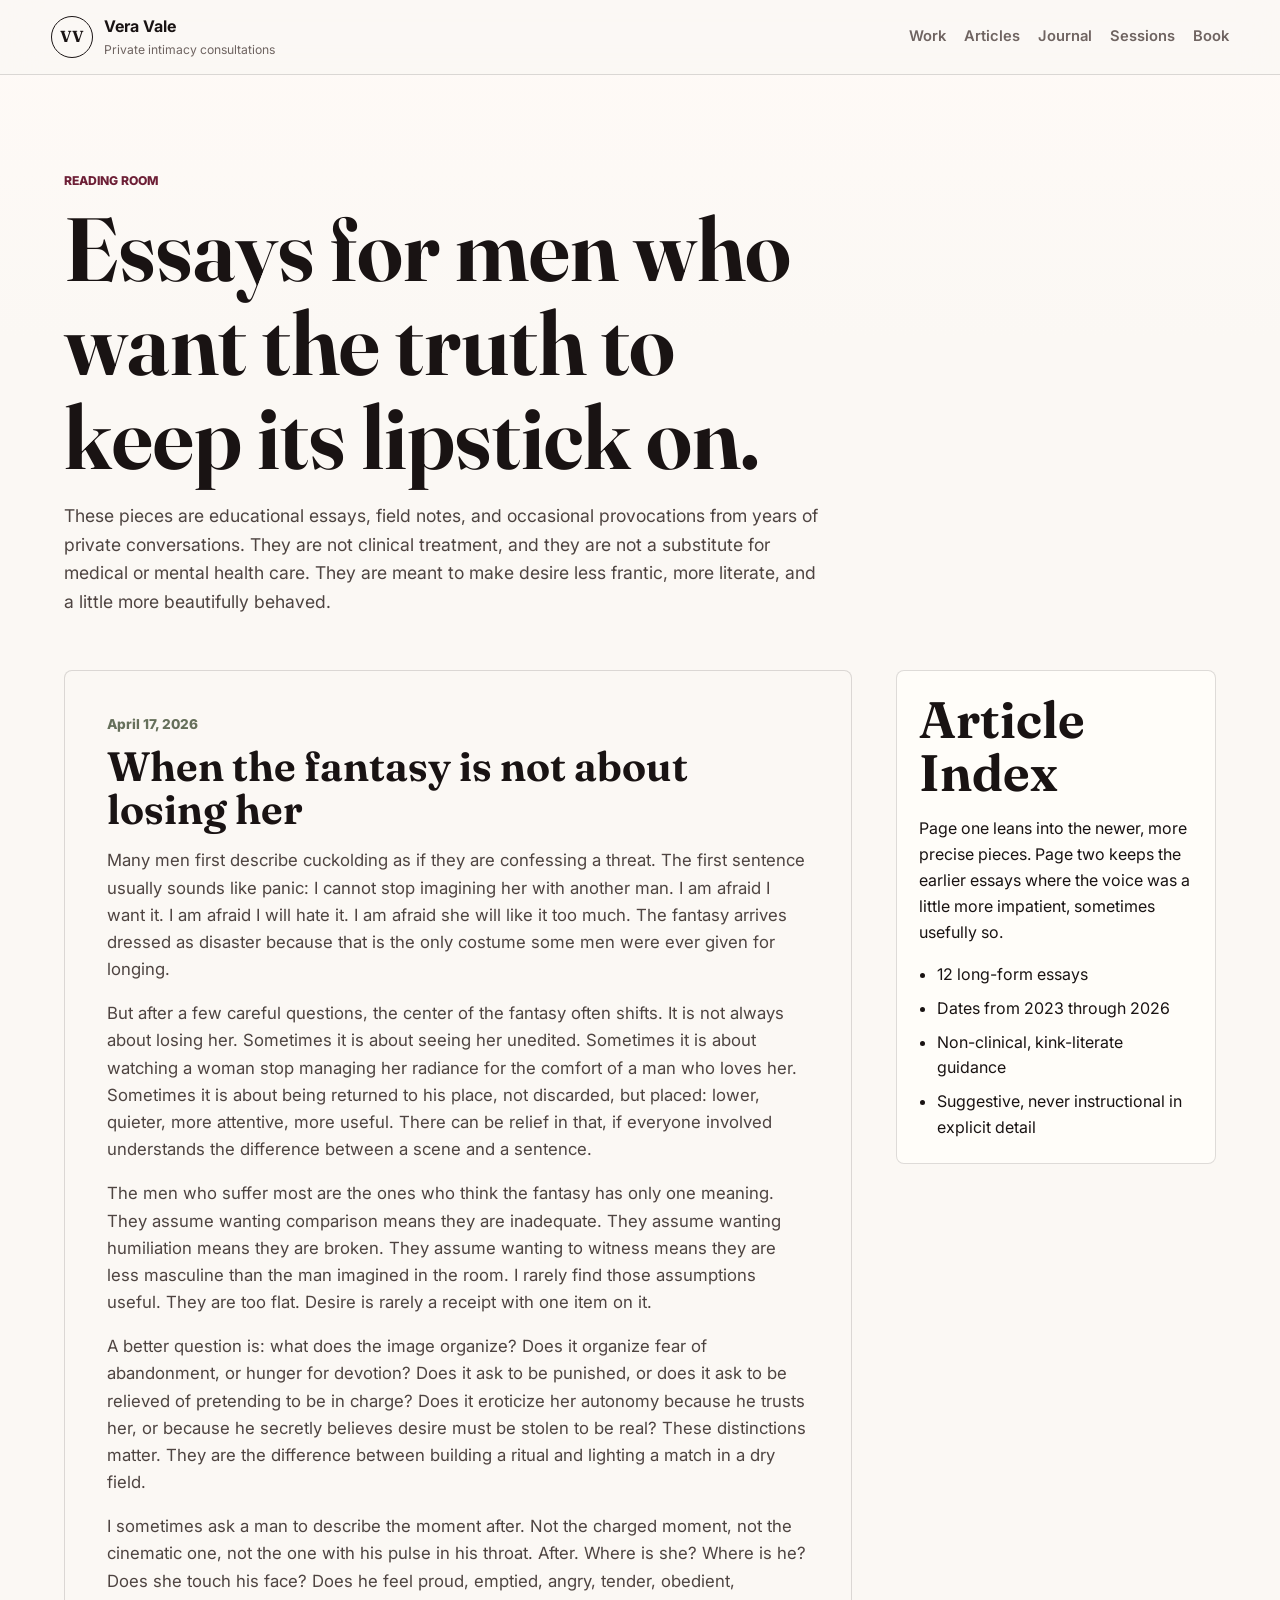
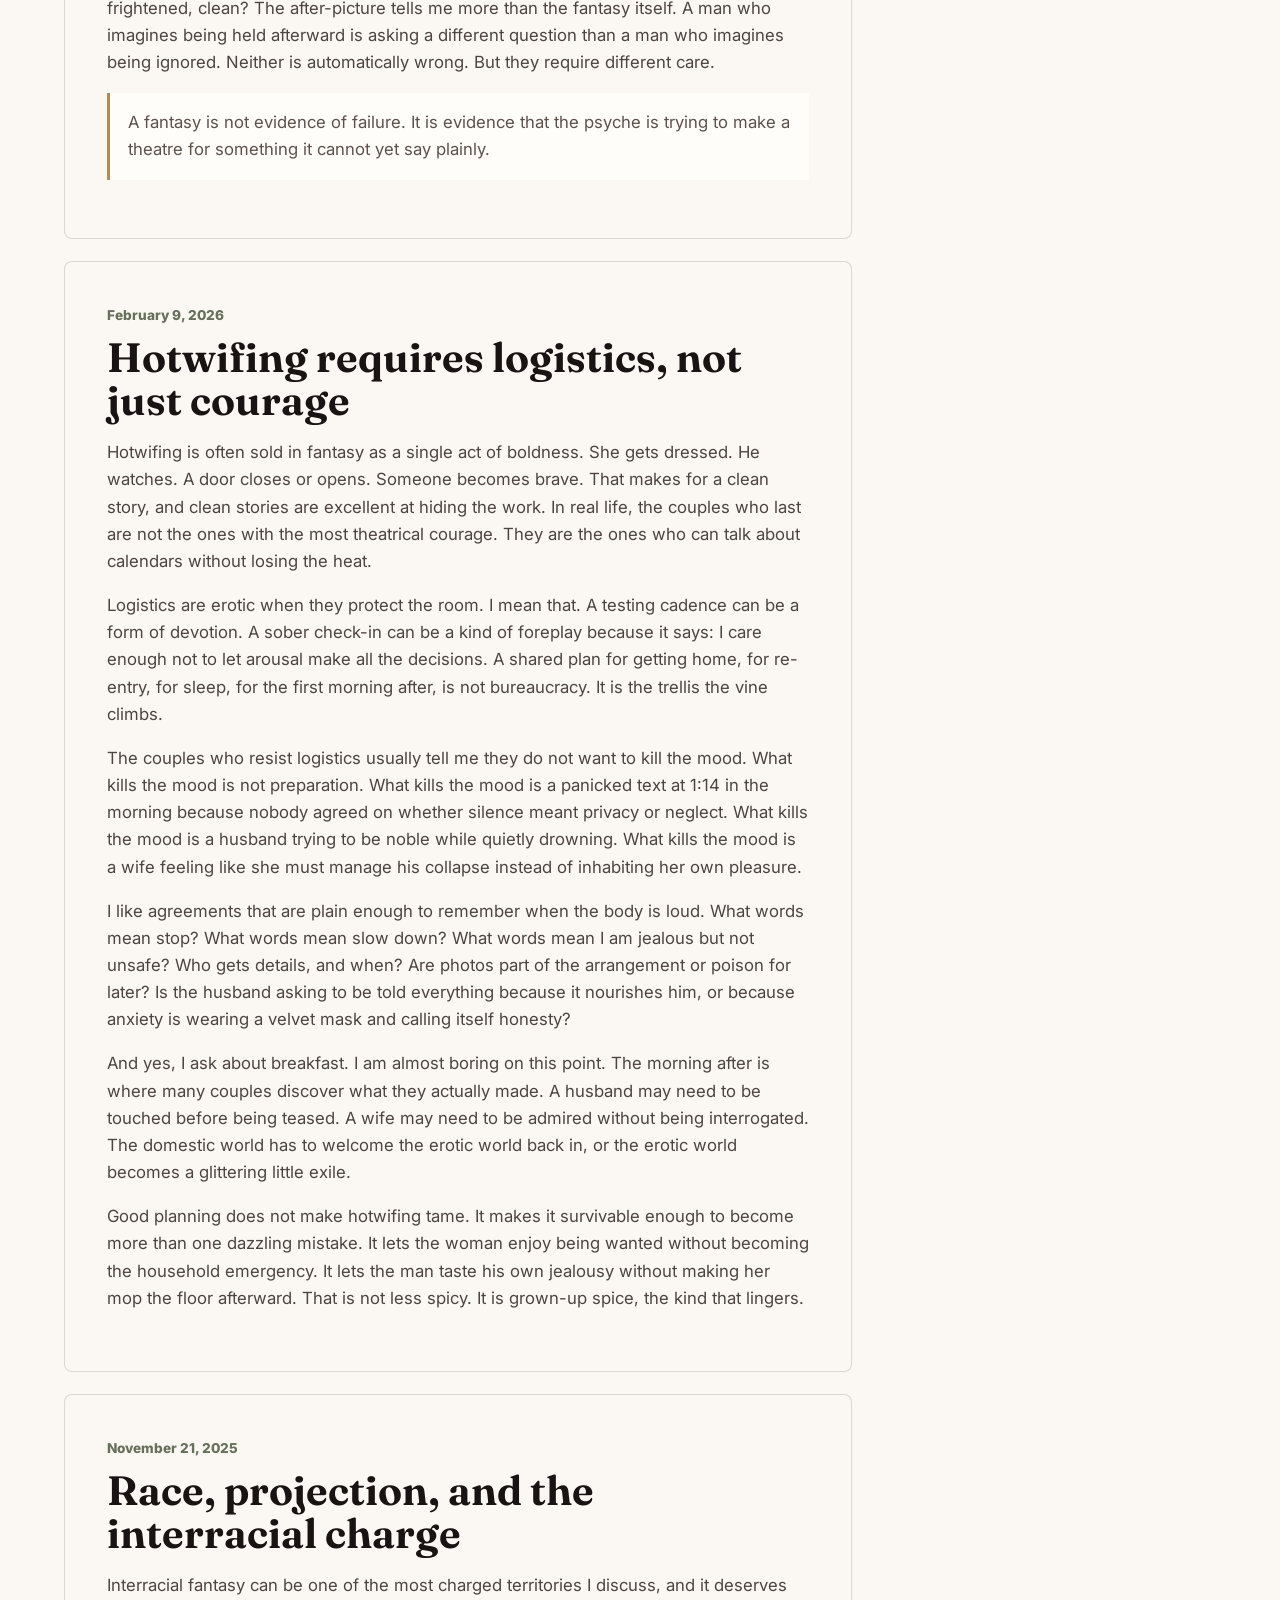
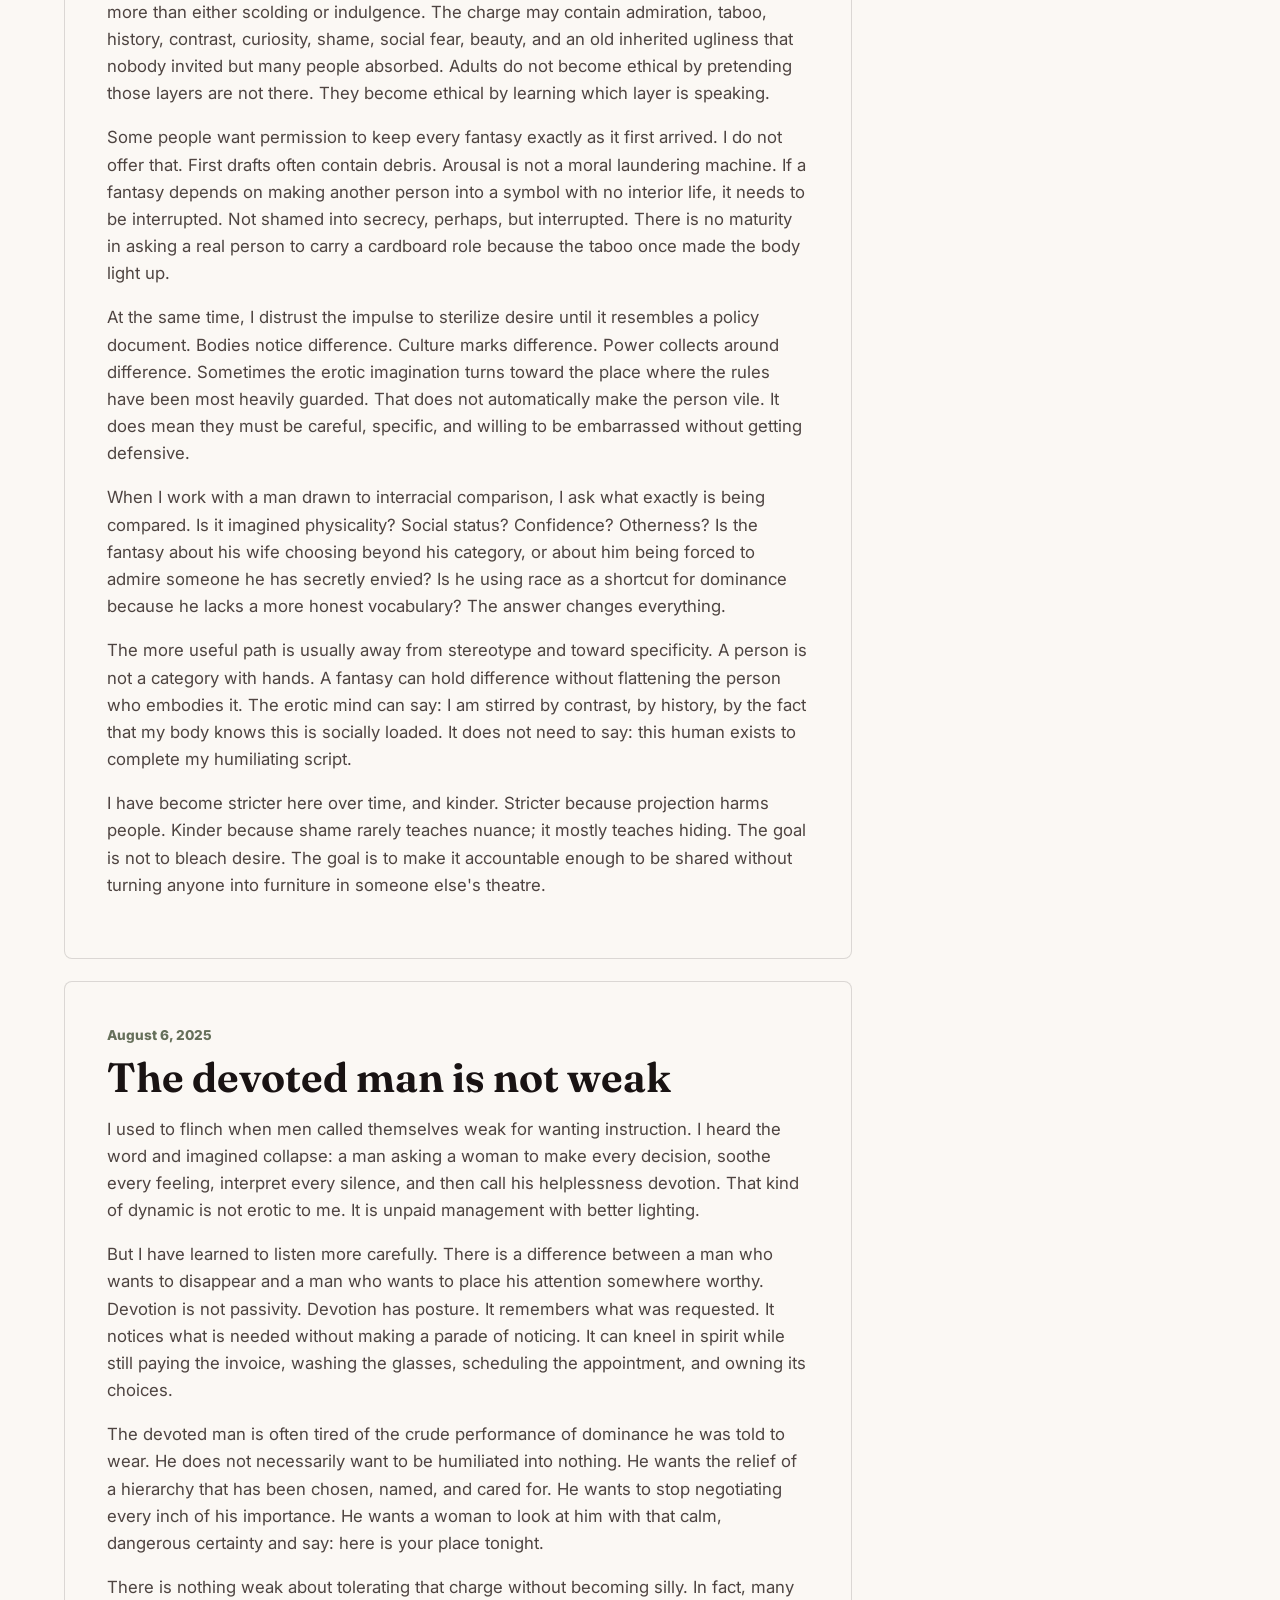
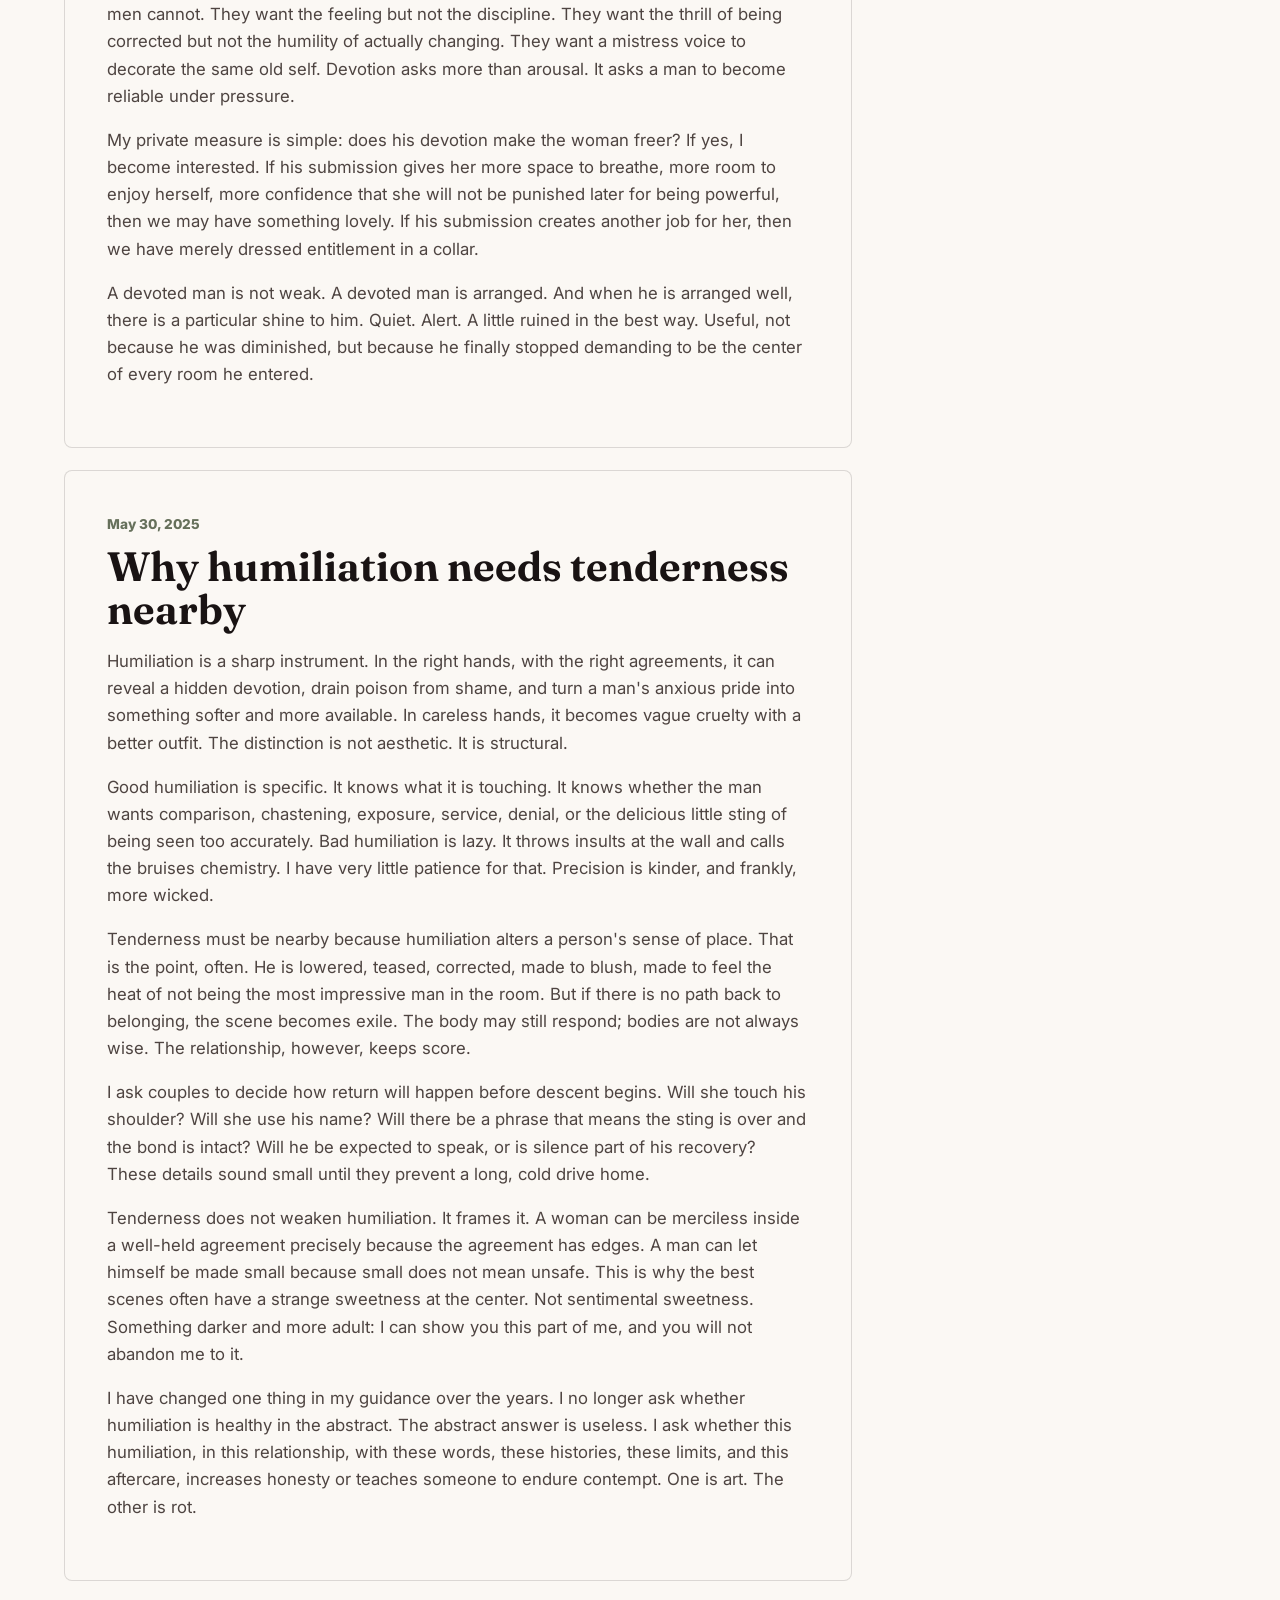
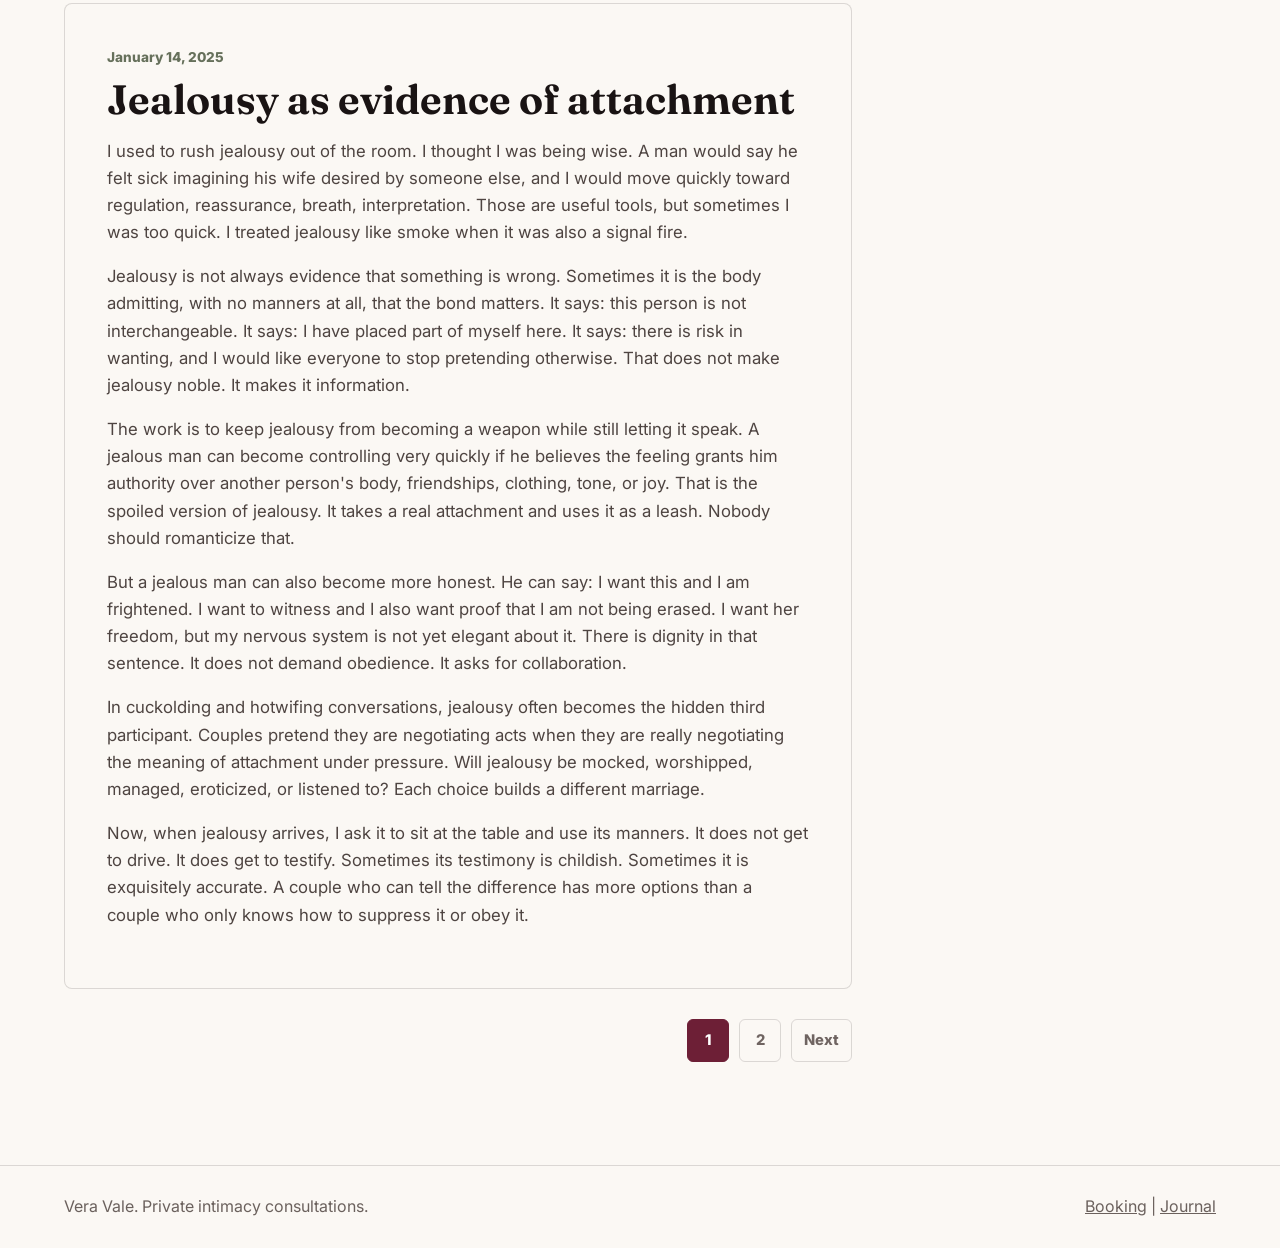
==== articles/index.html @ 4cf7832b "Add articles subpage" ====
<!doctype html>
<html lang="en">
<head>
  <meta charset="utf-8">
  <meta name="viewport" content="width=device-width, initial-scale=1">
  <title>Reading Room | Vera Vale</title>
  <meta name="description" content="Long-form essays on cuckolding, hotwifing, interracial fantasy, jealousy, devotion, consent, service, and relational power.">
  <link rel="preconnect" href="https://fonts.googleapis.com">
  <link rel="preconnect" href="https://fonts.gstatic.com" crossorigin>
  <link href="https://fonts.googleapis.com/css2?family=Fraunces:opsz,wght@9..144,500;9..144,650&family=Inter:wght@400;500;600;700&display=swap" rel="stylesheet">
  <link rel="stylesheet" href="../styles.css">
</head>
<body class="journal-page article-page">
  <header class="site-header" id="top">
    <a class="brand" href="../index.html" aria-label="Vera Vale home">
      <span class="brand-mark">VV</span>
      <span>
        <strong>Vera Vale</strong>
        <small>Private intimacy consultations</small>
      </span>
    </a>
    <nav aria-label="Main navigation">
      <a href="../index.html#work">Work</a>
      <a href="index.html">Articles</a>
      <a href="../journal/">Journal</a>
      <a href="../index.html#sessions">Sessions</a>
      <a href="../index.html#contact">Book</a>
    </nav>
  </header>

  <main>
    <section class="journal-hero">
      <p class="eyebrow">Reading room</p>
      <h1>Essays for men who want the truth to keep its lipstick on.</h1>
      <p>These pieces are educational essays, field notes, and occasional provocations from years of private conversations. They are not clinical treatment, and they are not a substitute for medical or mental health care. They are meant to make desire less frantic, more literate, and a little more beautifully behaved.</p>
    </section>

    <section class="journal-layout">
      <div class="post-list">
        <article class="journal-post article-post">
          <time datetime="2026-04-17">April 17, 2026</time>
          <h2>When the fantasy is not about losing her</h2>
          <p>Many men first describe cuckolding as if they are confessing a threat. The first sentence usually sounds like panic: I cannot stop imagining her with another man. I am afraid I want it. I am afraid I will hate it. I am afraid she will like it too much. The fantasy arrives dressed as disaster because that is the only costume some men were ever given for longing.</p>
          <p>But after a few careful questions, the center of the fantasy often shifts. It is not always about losing her. Sometimes it is about seeing her unedited. Sometimes it is about watching a woman stop managing her radiance for the comfort of a man who loves her. Sometimes it is about being returned to his place, not discarded, but placed: lower, quieter, more attentive, more useful. There can be relief in that, if everyone involved understands the difference between a scene and a sentence.</p>
          <p>The men who suffer most are the ones who think the fantasy has only one meaning. They assume wanting comparison means they are inadequate. They assume wanting humiliation means they are broken. They assume wanting to witness means they are less masculine than the man imagined in the room. I rarely find those assumptions useful. They are too flat. Desire is rarely a receipt with one item on it.</p>
          <p>A better question is: what does the image organize? Does it organize fear of abandonment, or hunger for devotion? Does it ask to be punished, or does it ask to be relieved of pretending to be in charge? Does it eroticize her autonomy because he trusts her, or because he secretly believes desire must be stolen to be real? These distinctions matter. They are the difference between building a ritual and lighting a match in a dry field.</p>
          <p>I sometimes ask a man to describe the moment after. Not the charged moment, not the cinematic one, not the one with his pulse in his throat. After. Where is she? Where is he? Does she touch his face? Does he feel proud, emptied, angry, tender, obedient, frightened, clean? The after-picture tells me more than the fantasy itself. A man who imagines being held afterward is asking a different question than a man who imagines being ignored. Neither is automatically wrong. But they require different care.</p>
          <p class="post-note">A fantasy is not evidence of failure. It is evidence that the psyche is trying to make a theatre for something it cannot yet say plainly.</p>
        </article>

        <article class="journal-post article-post">
          <time datetime="2026-02-09">February 9, 2026</time>
          <h2>Hotwifing requires logistics, not just courage</h2>
          <p>Hotwifing is often sold in fantasy as a single act of boldness. She gets dressed. He watches. A door closes or opens. Someone becomes brave. That makes for a clean story, and clean stories are excellent at hiding the work. In real life, the couples who last are not the ones with the most theatrical courage. They are the ones who can talk about calendars without losing the heat.</p>
          <p>Logistics are erotic when they protect the room. I mean that. A testing cadence can be a form of devotion. A sober check-in can be a kind of foreplay because it says: I care enough not to let arousal make all the decisions. A shared plan for getting home, for re-entry, for sleep, for the first morning after, is not bureaucracy. It is the trellis the vine climbs.</p>
          <p>The couples who resist logistics usually tell me they do not want to kill the mood. What kills the mood is not preparation. What kills the mood is a panicked text at 1:14 in the morning because nobody agreed on whether silence meant privacy or neglect. What kills the mood is a husband trying to be noble while quietly drowning. What kills the mood is a wife feeling like she must manage his collapse instead of inhabiting her own pleasure.</p>
          <p>I like agreements that are plain enough to remember when the body is loud. What words mean stop? What words mean slow down? What words mean I am jealous but not unsafe? Who gets details, and when? Are photos part of the arrangement or poison for later? Is the husband asking to be told everything because it nourishes him, or because anxiety is wearing a velvet mask and calling itself honesty?</p>
          <p>And yes, I ask about breakfast. I am almost boring on this point. The morning after is where many couples discover what they actually made. A husband may need to be touched before being teased. A wife may need to be admired without being interrogated. The domestic world has to welcome the erotic world back in, or the erotic world becomes a glittering little exile.</p>
          <p>Good planning does not make hotwifing tame. It makes it survivable enough to become more than one dazzling mistake. It lets the woman enjoy being wanted without becoming the household emergency. It lets the man taste his own jealousy without making her mop the floor afterward. That is not less spicy. It is grown-up spice, the kind that lingers.</p>
        </article>

        <article class="journal-post article-post">
          <time datetime="2025-11-21">November 21, 2025</time>
          <h2>Race, projection, and the interracial charge</h2>
          <p>Interracial fantasy can be one of the most charged territories I discuss, and it deserves more than either scolding or indulgence. The charge may contain admiration, taboo, history, contrast, curiosity, shame, social fear, beauty, and an old inherited ugliness that nobody invited but many people absorbed. Adults do not become ethical by pretending those layers are not there. They become ethical by learning which layer is speaking.</p>
          <p>Some people want permission to keep every fantasy exactly as it first arrived. I do not offer that. First drafts often contain debris. Arousal is not a moral laundering machine. If a fantasy depends on making another person into a symbol with no interior life, it needs to be interrupted. Not shamed into secrecy, perhaps, but interrupted. There is no maturity in asking a real person to carry a cardboard role because the taboo once made the body light up.</p>
          <p>At the same time, I distrust the impulse to sterilize desire until it resembles a policy document. Bodies notice difference. Culture marks difference. Power collects around difference. Sometimes the erotic imagination turns toward the place where the rules have been most heavily guarded. That does not automatically make the person vile. It does mean they must be careful, specific, and willing to be embarrassed without getting defensive.</p>
          <p>When I work with a man drawn to interracial comparison, I ask what exactly is being compared. Is it imagined physicality? Social status? Confidence? Otherness? Is the fantasy about his wife choosing beyond his category, or about him being forced to admire someone he has secretly envied? Is he using race as a shortcut for dominance because he lacks a more honest vocabulary? The answer changes everything.</p>
          <p>The more useful path is usually away from stereotype and toward specificity. A person is not a category with hands. A fantasy can hold difference without flattening the person who embodies it. The erotic mind can say: I am stirred by contrast, by history, by the fact that my body knows this is socially loaded. It does not need to say: this human exists to complete my humiliating script.</p>
          <p>I have become stricter here over time, and kinder. Stricter because projection harms people. Kinder because shame rarely teaches nuance; it mostly teaches hiding. The goal is not to bleach desire. The goal is to make it accountable enough to be shared without turning anyone into furniture in someone else's theatre.</p>
        </article>

        <article class="journal-post article-post">
          <time datetime="2025-08-06">August 6, 2025</time>
          <h2>The devoted man is not weak</h2>
          <p>I used to flinch when men called themselves weak for wanting instruction. I heard the word and imagined collapse: a man asking a woman to make every decision, soothe every feeling, interpret every silence, and then call his helplessness devotion. That kind of dynamic is not erotic to me. It is unpaid management with better lighting.</p>
          <p>But I have learned to listen more carefully. There is a difference between a man who wants to disappear and a man who wants to place his attention somewhere worthy. Devotion is not passivity. Devotion has posture. It remembers what was requested. It notices what is needed without making a parade of noticing. It can kneel in spirit while still paying the invoice, washing the glasses, scheduling the appointment, and owning its choices.</p>
          <p>The devoted man is often tired of the crude performance of dominance he was told to wear. He does not necessarily want to be humiliated into nothing. He wants the relief of a hierarchy that has been chosen, named, and cared for. He wants to stop negotiating every inch of his importance. He wants a woman to look at him with that calm, dangerous certainty and say: here is your place tonight.</p>
          <p>There is nothing weak about tolerating that charge without becoming silly. In fact, many men cannot. They want the feeling but not the discipline. They want the thrill of being corrected but not the humility of actually changing. They want a mistress voice to decorate the same old self. Devotion asks more than arousal. It asks a man to become reliable under pressure.</p>
          <p>My private measure is simple: does his devotion make the woman freer? If yes, I become interested. If his submission gives her more space to breathe, more room to enjoy herself, more confidence that she will not be punished later for being powerful, then we may have something lovely. If his submission creates another job for her, then we have merely dressed entitlement in a collar.</p>
          <p>A devoted man is not weak. A devoted man is arranged. And when he is arranged well, there is a particular shine to him. Quiet. Alert. A little ruined in the best way. Useful, not because he was diminished, but because he finally stopped demanding to be the center of every room he entered.</p>
        </article>

        <article class="journal-post article-post">
          <time datetime="2025-05-30">May 30, 2025</time>
          <h2>Why humiliation needs tenderness nearby</h2>
          <p>Humiliation is a sharp instrument. In the right hands, with the right agreements, it can reveal a hidden devotion, drain poison from shame, and turn a man's anxious pride into something softer and more available. In careless hands, it becomes vague cruelty with a better outfit. The distinction is not aesthetic. It is structural.</p>
          <p>Good humiliation is specific. It knows what it is touching. It knows whether the man wants comparison, chastening, exposure, service, denial, or the delicious little sting of being seen too accurately. Bad humiliation is lazy. It throws insults at the wall and calls the bruises chemistry. I have very little patience for that. Precision is kinder, and frankly, more wicked.</p>
          <p>Tenderness must be nearby because humiliation alters a person's sense of place. That is the point, often. He is lowered, teased, corrected, made to blush, made to feel the heat of not being the most impressive man in the room. But if there is no path back to belonging, the scene becomes exile. The body may still respond; bodies are not always wise. The relationship, however, keeps score.</p>
          <p>I ask couples to decide how return will happen before descent begins. Will she touch his shoulder? Will she use his name? Will there be a phrase that means the sting is over and the bond is intact? Will he be expected to speak, or is silence part of his recovery? These details sound small until they prevent a long, cold drive home.</p>
          <p>Tenderness does not weaken humiliation. It frames it. A woman can be merciless inside a well-held agreement precisely because the agreement has edges. A man can let himself be made small because small does not mean unsafe. This is why the best scenes often have a strange sweetness at the center. Not sentimental sweetness. Something darker and more adult: I can show you this part of me, and you will not abandon me to it.</p>
          <p>I have changed one thing in my guidance over the years. I no longer ask whether humiliation is healthy in the abstract. The abstract answer is useless. I ask whether this humiliation, in this relationship, with these words, these histories, these limits, and this aftercare, increases honesty or teaches someone to endure contempt. One is art. The other is rot.</p>
        </article>

        <article class="journal-post article-post">
          <time datetime="2025-01-14">January 14, 2025</time>
          <h2>Jealousy as evidence of attachment</h2>
          <p>I used to rush jealousy out of the room. I thought I was being wise. A man would say he felt sick imagining his wife desired by someone else, and I would move quickly toward regulation, reassurance, breath, interpretation. Those are useful tools, but sometimes I was too quick. I treated jealousy like smoke when it was also a signal fire.</p>
          <p>Jealousy is not always evidence that something is wrong. Sometimes it is the body admitting, with no manners at all, that the bond matters. It says: this person is not interchangeable. It says: I have placed part of myself here. It says: there is risk in wanting, and I would like everyone to stop pretending otherwise. That does not make jealousy noble. It makes it information.</p>
          <p>The work is to keep jealousy from becoming a weapon while still letting it speak. A jealous man can become controlling very quickly if he believes the feeling grants him authority over another person's body, friendships, clothing, tone, or joy. That is the spoiled version of jealousy. It takes a real attachment and uses it as a leash. Nobody should romanticize that.</p>
          <p>But a jealous man can also become more honest. He can say: I want this and I am frightened. I want to witness and I also want proof that I am not being erased. I want her freedom, but my nervous system is not yet elegant about it. There is dignity in that sentence. It does not demand obedience. It asks for collaboration.</p>
          <p>In cuckolding and hotwifing conversations, jealousy often becomes the hidden third participant. Couples pretend they are negotiating acts when they are really negotiating the meaning of attachment under pressure. Will jealousy be mocked, worshipped, managed, eroticized, or listened to? Each choice builds a different marriage.</p>
          <p>Now, when jealousy arrives, I ask it to sit at the table and use its manners. It does not get to drive. It does get to testify. Sometimes its testimony is childish. Sometimes it is exquisitely accurate. A couple who can tell the difference has more options than a couple who only knows how to suppress it or obey it.</p>
        </article>

        <nav class="pager" aria-label="Article pages">
          <span aria-current="page">1</span>
          <a href="page-2.html">2</a>
          <a href="page-2.html">Next</a>
        </nav>
      </div>

      <aside class="archive-aside">
        <h2>Article Index</h2>
        <p>Page one leans into the newer, more precise pieces. Page two keeps the earlier essays where the voice was a little more impatient, sometimes usefully so.</p>
        <ul>
          <li>12 long-form essays</li>
          <li>Dates from 2023 through 2026</li>
          <li>Non-clinical, kink-literate guidance</li>
          <li>Suggestive, never instructional in explicit detail</li>
        </ul>
      </aside>
    </section>
  </main>

  <footer>
    <p>Vera Vale. Private intimacy consultations.</p>
    <p><a href="../index.html#contact">Booking</a> | <a href="../journal/">Journal</a></p>
  </footer>

  <script src="../script.js"></script>
</body>
</html>
---- styles.css ----
:root {
  --ink: #191313;
  --muted: #6f6461;
  --paper: #fbf8f4;
  --blush: #f1ded8;
  --wine: #6d1f36;
  --plum: #332238;
  --moss: #66705b;
  --gold: #b48a54;
  --line: rgba(25, 19, 19, .14);
  --shadow: 0 22px 70px rgba(49, 32, 34, .16);
}

* {
  box-sizing: border-box;
}

html {
  scroll-behavior: smooth;
}

body {
  margin: 0;
  font-family: Inter, system-ui, -apple-system, BlinkMacSystemFont, "Segoe UI", sans-serif;
  color: var(--ink);
  background: var(--paper);
  line-height: 1.62;
}

a {
  color: inherit;
}

.site-header {
  position: sticky;
  top: 0;
  z-index: 20;
  display: flex;
  align-items: center;
  justify-content: space-between;
  gap: 24px;
  padding: 14px clamp(18px, 4vw, 54px);
  border-bottom: 1px solid var(--line);
  background: rgba(251, 248, 244, .9);
  backdrop-filter: blur(18px);
}

.brand {
  display: flex;
  align-items: center;
  gap: 11px;
  text-decoration: none;
}

.brand-mark {
  display: grid;
  place-items: center;
  width: 42px;
  height: 42px;
  border: 1px solid var(--ink);
  border-radius: 50%;
  font-family: Fraunces, serif;
  font-weight: 650;
}

.brand strong,
.brand small {
  display: block;
}

.brand small {
  color: var(--muted);
  font-size: .76rem;
}

nav {
  display: flex;
  flex-wrap: wrap;
  justify-content: flex-end;
  gap: 8px 18px;
  color: var(--muted);
  font-size: .92rem;
  font-weight: 600;
}

nav a {
  text-decoration: none;
}

nav a:hover {
  color: var(--wine);
}

.hero {
  min-height: calc(100vh - 72px);
  display: grid;
  grid-template-columns: minmax(280px, .88fr) minmax(320px, 1.12fr);
  align-items: center;
  gap: clamp(26px, 5vw, 72px);
  padding: clamp(28px, 5vw, 72px) clamp(18px, 5vw, 72px) 38px;
  background:
    linear-gradient(115deg, rgba(51, 34, 56, .08), transparent 52%),
    linear-gradient(180deg, #fffaf7, var(--paper));
}

.hero-media {
  align-self: stretch;
  min-height: 560px;
  display: flex;
  align-items: flex-end;
  justify-content: center;
  overflow: hidden;
  border-radius: 8px;
  background: #e7ddd5;
  box-shadow: var(--shadow);
}

.hero-media img {
  width: 100%;
  height: 100%;
  object-fit: cover;
}

.hero-copy {
  max-width: 780px;
}

.eyebrow {
  margin: 0 0 12px;
  color: var(--wine);
  font-size: .76rem;
  font-weight: 800;
  letter-spacing: 0;
  text-transform: uppercase;
}

h1,
h2,
h3 {
  margin: 0;
  font-family: Fraunces, Georgia, serif;
  line-height: 1.05;
  font-weight: 650;
}

h1 {
  max-width: 12ch;
  font-size: clamp(3.15rem, 8.2vw, 7.5rem);
}

h2 {
  font-size: clamp(2rem, 4vw, 4.15rem);
}

h3 {
  font-size: 1.42rem;
}

.lede {
  max-width: 680px;
  margin: 24px 0 0;
  color: #463a38;
  font-size: clamp(1.04rem, 1.6vw, 1.3rem);
}

.hero-actions {
  display: flex;
  flex-wrap: wrap;
  gap: 12px;
  margin-top: 32px;
}

.button {
  min-height: 46px;
  display: inline-flex;
  align-items: center;
  justify-content: center;
  padding: 12px 18px;
  border: 1px solid var(--ink);
  border-radius: 6px;
  font-weight: 800;
  text-decoration: none;
  cursor: pointer;
}

.button.primary {
  color: #fff;
  border-color: var(--wine);
  background: var(--wine);
}

.button.ghost {
  background: transparent;
}

.band {
  padding: clamp(56px, 8vw, 110px) clamp(18px, 5vw, 72px);
}

.section-head {
  max-width: 790px;
  margin-bottom: 34px;
}

.section-head.wide {
  max-width: 980px;
}

.section-head p:not(.eyebrow) {
  color: var(--muted);
  font-size: 1.06rem;
}

.intro-grid {
  display: grid;
  grid-template-columns: minmax(0, 1fr) minmax(280px, 380px);
  gap: 34px;
  align-items: start;
}

.intro-grid p {
  max-width: 790px;
  font-size: 1.08rem;
}

.profile-note {
  padding: 24px;
  border: 1px solid var(--line);
  border-radius: 8px;
  background: #fffdf9;
}

.profile-note ul {
  margin: 16px 0 0;
  padding-left: 20px;
}

.credentials {
  display: grid;
  grid-template-columns: repeat(3, 1fr);
  gap: 1px;
  background: var(--line);
  border-block: 1px solid var(--line);
}

.credential {
  padding: 32px clamp(18px, 4vw, 52px);
  background: #efe7df;
}

.credential strong {
  display: block;
  font-family: Fraunces, serif;
  font-size: clamp(2.2rem, 4vw, 4rem);
  line-height: 1;
}

.credential span {
  color: #615752;
}

.articles {
  background: #fffdf9;
}

.article-grid {
  display: grid;
  grid-template-columns: repeat(2, minmax(0, 1fr));
  gap: 18px;
}

.article-grid article,
.timeline article,
.preview-grid article,
.journal-post {
  padding: 24px;
  border: 1px solid var(--line);
  border-radius: 8px;
  background: var(--paper);
}

time {
  display: block;
  margin-bottom: 10px;
  color: var(--moss);
  font-size: .85rem;
  font-weight: 800;
}

.article-grid p,
.timeline p,
.preview-grid p,
.journal-post p,
.session-card p,
.payment-copy p,
.contact p {
  color: #4e4441;
}

.journal {
  padding: clamp(56px, 8vw, 110px) clamp(18px, 5vw, 72px);
}

.timeline {
  display: grid;
  gap: 16px;
  max-width: 980px;
}

.timeline article:nth-child(even) {
  margin-left: clamp(0px, 8vw, 92px);
  background: #f7eee9;
}

.preview-grid {
  display: grid;
  grid-template-columns: repeat(3, minmax(0, 1fr));
  gap: 16px;
}

.preview-grid article {
  display: flex;
  flex-direction: column;
}

.preview-grid a:not(.button) {
  width: max-content;
  margin-top: auto;
  color: var(--wine);
  font-weight: 800;
}

.archive-link {
  margin-top: 18px;
}

.journal-page {
  background:
    linear-gradient(180deg, #fffaf7 0, var(--paper) 340px),
    var(--paper);
}

.journal-hero {
  padding: clamp(48px, 8vw, 96px) clamp(18px, 5vw, 72px) 36px;
}

.journal-hero h1 {
  max-width: 14ch;
  font-size: clamp(3rem, 7vw, 6.7rem);
}

.journal-hero p:not(.eyebrow) {
  max-width: 760px;
  color: #4e4441;
  font-size: 1.1rem;
}

.journal-layout {
  display: grid;
  grid-template-columns: minmax(0, 1fr) minmax(240px, 320px);
  gap: clamp(22px, 4vw, 44px);
  padding: 0 clamp(18px, 5vw, 72px) clamp(56px, 8vw, 110px);
}

.post-list {
  display: grid;
  gap: 22px;
}

.journal-post {
  padding: clamp(22px, 4vw, 42px);
}

.journal-post h2 {
  max-width: 820px;
  font-size: clamp(1.8rem, 3.2vw, 3.4rem);
}

.journal-post p {
  max-width: 820px;
  font-size: 1.05rem;
}

.journal-post .post-note {
  max-width: 760px;
  padding: 16px 18px;
  border-left: 3px solid var(--gold);
  background: #fffdf9;
  color: #5e514c;
}

.archive-aside {
  position: sticky;
  top: 92px;
  align-self: start;
  padding: 22px;
  border: 1px solid var(--line);
  border-radius: 8px;
  background: #fffdf9;
}

.archive-aside ul {
  margin: 16px 0 0;
  padding-left: 18px;
}

.archive-aside li + li {
  margin-top: 8px;
}

.pager {
  display: flex;
  flex-wrap: wrap;
  gap: 10px;
  align-items: center;
  margin-top: 8px;
}

.pager a,
.pager span {
  min-width: 42px;
  padding: 9px 12px;
  border: 1px solid var(--line);
  border-radius: 6px;
  text-align: center;
  text-decoration: none;
  font-weight: 800;
}

.pager span {
  color: #fff;
  border-color: var(--wine);
  background: var(--wine);
}

.sessions {
  background: #211a23;
  color: #fff7ef;
}

.sessions .eyebrow {
  color: #e3a66f;
}

.sessions .section-head p:not(.eyebrow) {
  color: #d7cbc4;
}

.session-grid {
  display: grid;
  grid-template-columns: repeat(4, minmax(0, 1fr));
  gap: 16px;
}

.session-card {
  min-height: 320px;
  display: flex;
  flex-direction: column;
  padding: 24px;
  border: 1px solid rgba(255, 247, 239, .22);
  border-radius: 8px;
  background: rgba(255, 255, 255, .055);
}

.session-card.emphasized {
  background: #fff7ef;
  color: var(--ink);
}

.session-card p {
  color: inherit;
  opacity: .82;
}

.session-card strong {
  margin-top: auto;
  font-size: 1.25rem;
}

.heat {
  width: max-content;
  margin-bottom: 16px;
  padding: 4px 9px;
  border: 1px solid currentColor;
  border-radius: 999px;
  font-size: .78rem;
  font-weight: 800;
}

.payment {
  display: grid;
  grid-template-columns: minmax(260px, .7fr) minmax(300px, 1.3fr);
  gap: 32px;
  padding: clamp(44px, 7vw, 82px) clamp(18px, 5vw, 72px);
  background: #efe7df;
}

.payment-copy {
  max-width: 820px;
}

.contact {
  background: #fffdf9;
}

.contact-panel {
  display: grid;
  grid-template-columns: minmax(280px, .82fr) minmax(320px, 1fr);
  gap: 34px;
  padding: clamp(26px, 5vw, 48px);
  border: 1px solid var(--line);
  border-radius: 8px;
  background: var(--paper);
}

form {
  display: grid;
  gap: 14px;
}

label {
  display: grid;
  gap: 6px;
  color: #5b504d;
  font-weight: 700;
}

input,
select,
textarea {
  width: 100%;
  border: 1px solid var(--line);
  border-radius: 6px;
  padding: 12px;
  color: var(--ink);
  background: #fff;
  font: inherit;
}

textarea {
  resize: vertical;
}

.form-note {
  margin: 0;
  font-size: .88rem;
}

footer {
  display: flex;
  justify-content: space-between;
  gap: 20px;
  padding: 28px clamp(18px, 5vw, 72px);
  color: #6b615d;
  border-top: 1px solid var(--line);
}

footer p {
  margin: 0;
}

@media (max-width: 980px) {
  .hero,
  .intro-grid,
  .payment,
  .contact-panel {
    grid-template-columns: 1fr;
  }

  .hero {
    min-height: auto;
  }

  .hero-media {
    min-height: 420px;
    order: -1;
  }

  h1 {
    max-width: 14ch;
  }

  .article-grid,
  .session-grid,
  .preview-grid {
    grid-template-columns: repeat(2, minmax(0, 1fr));
  }

  .journal-layout {
    grid-template-columns: 1fr;
  }

  .archive-aside {
    position: static;
  }
}

@media (max-width: 680px) {
  .site-header {
    align-items: flex-start;
    flex-direction: column;
  }

  nav {
    justify-content: flex-start;
  }

  .hero {
    padding-top: 22px;
  }

  .hero-media {
    min-height: 330px;
  }

  .credentials,
  .article-grid,
  .session-grid,
  .preview-grid {
    grid-template-columns: 1fr;
  }

  .timeline article:nth-child(even) {
    margin-left: 0;
  }

  footer {
    flex-direction: column;
  }
}
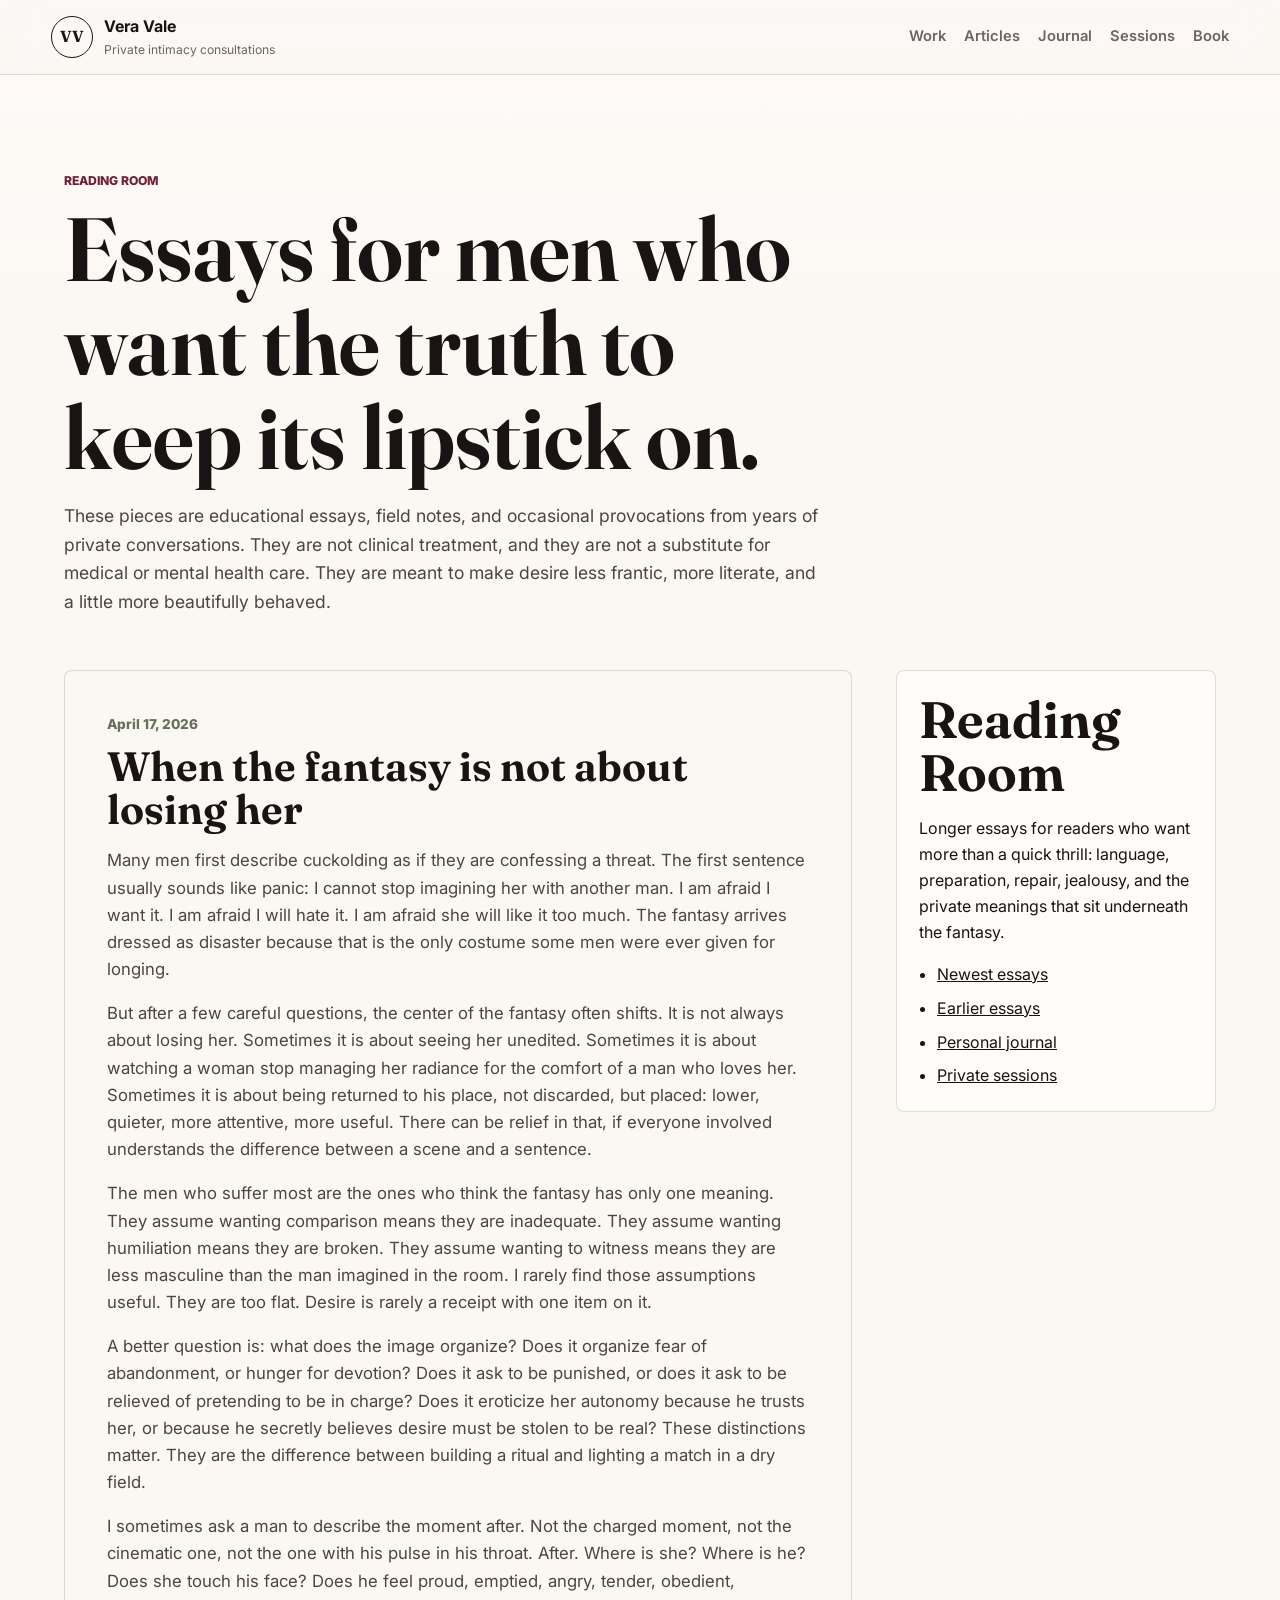
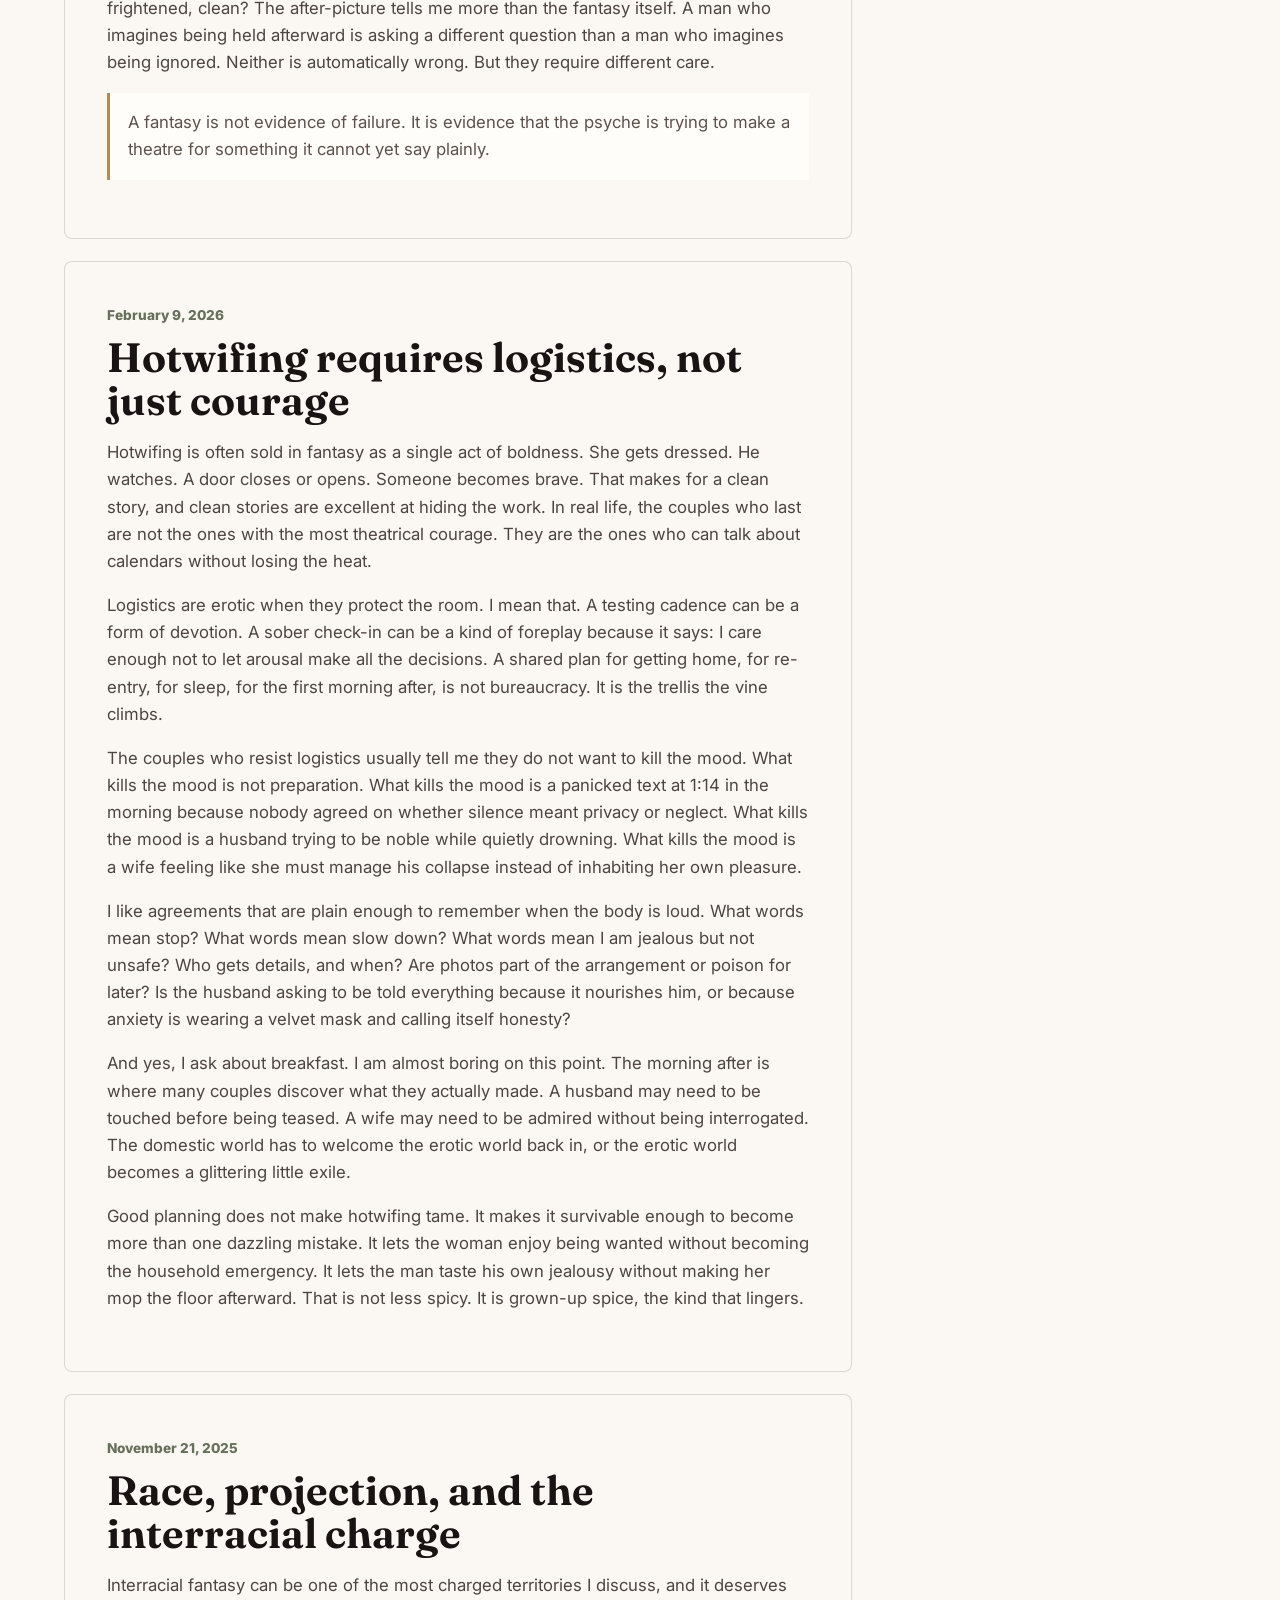
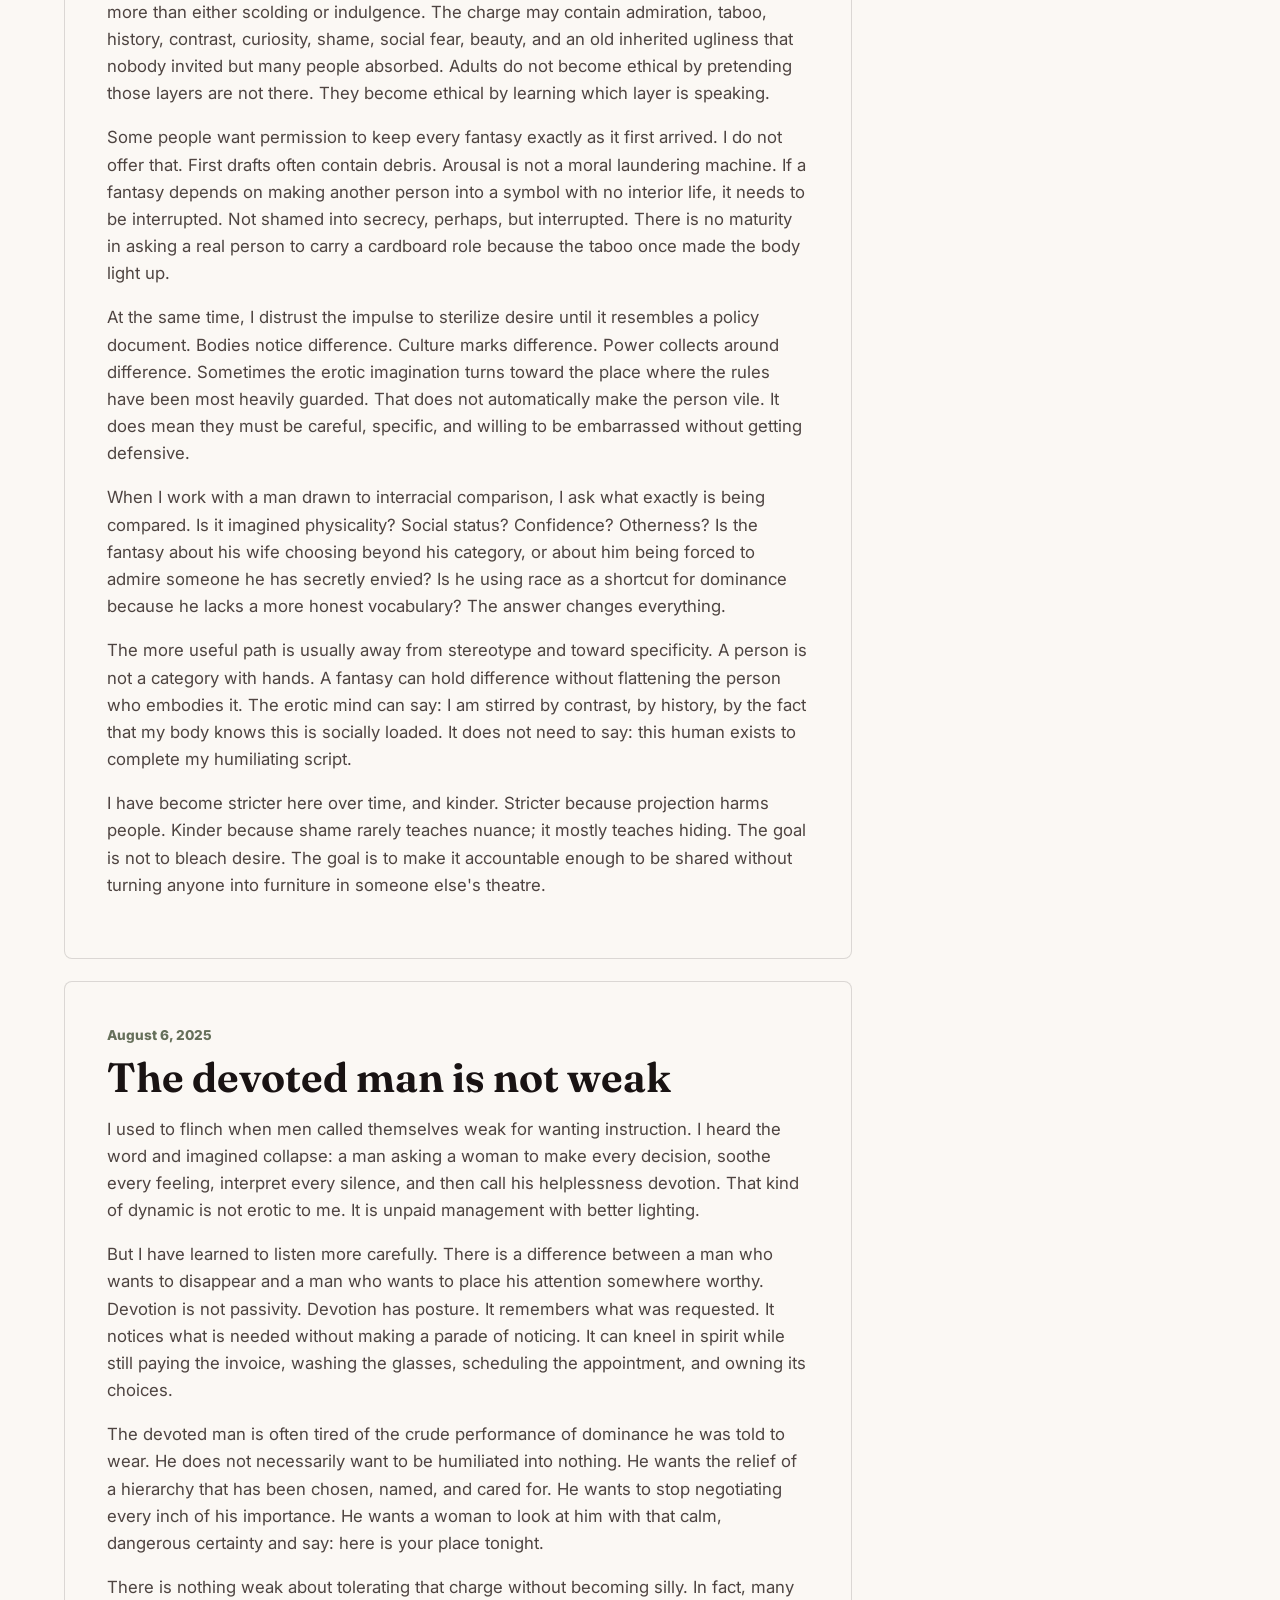
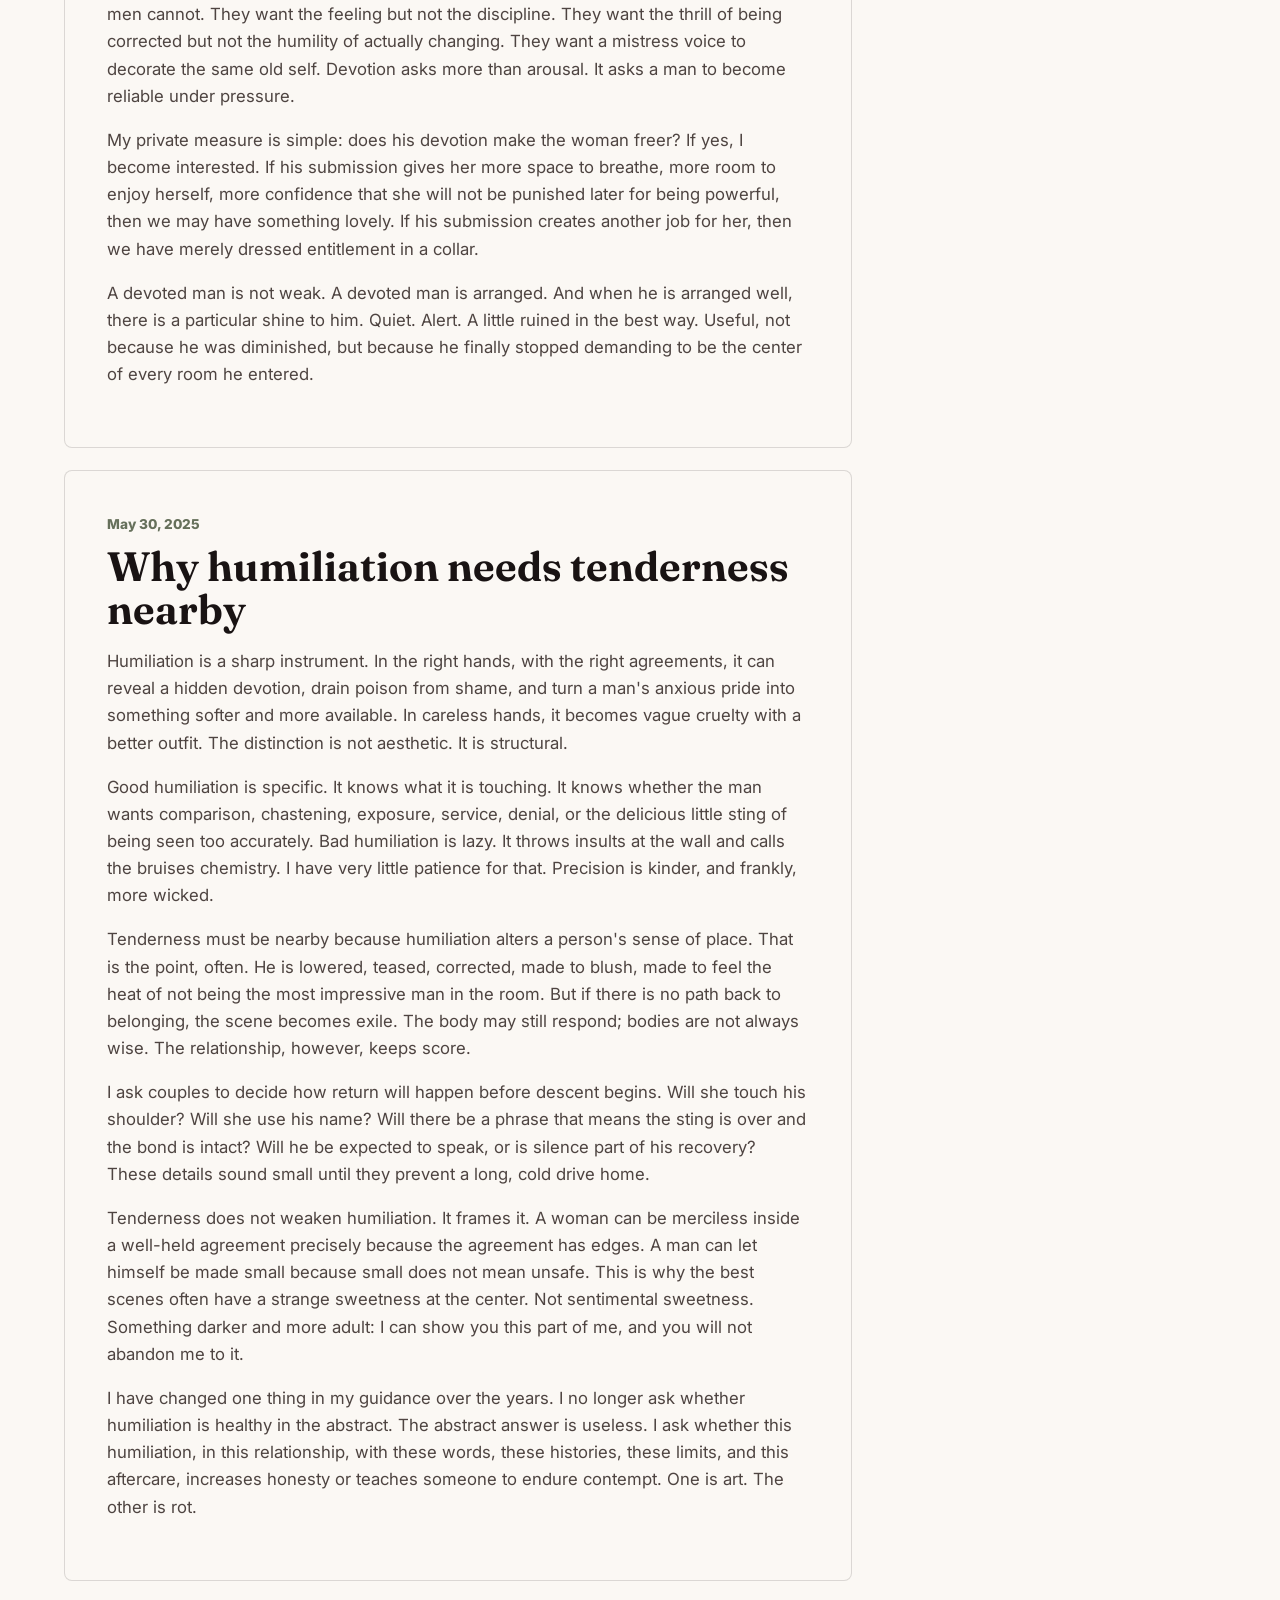
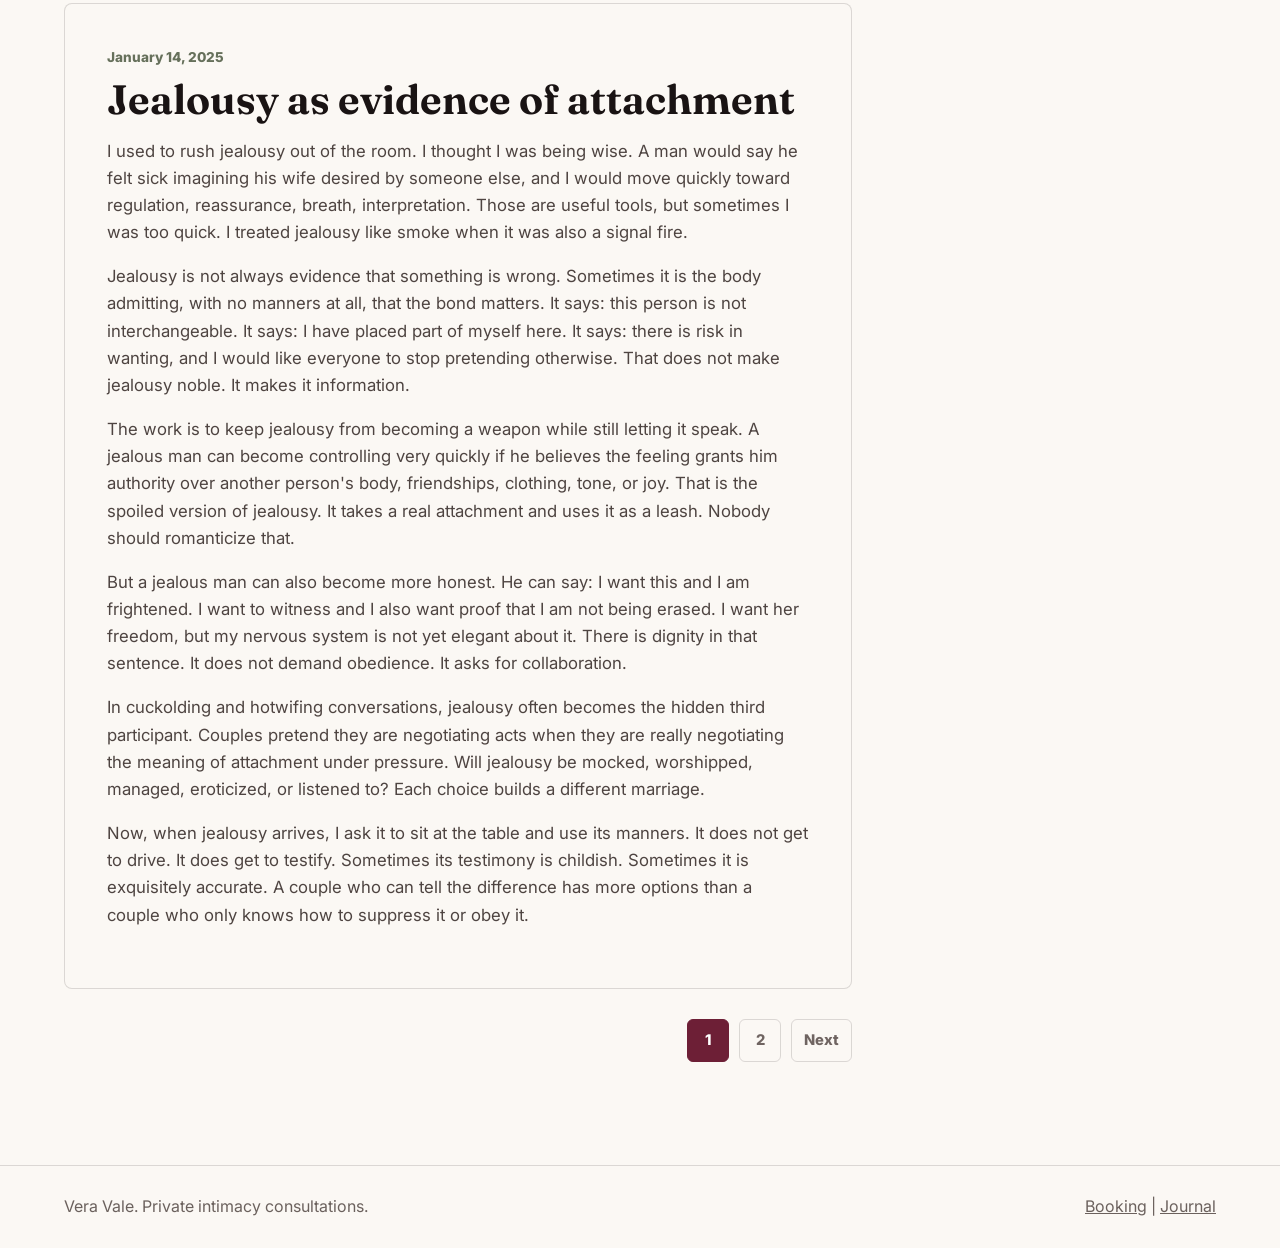
==== commit e7fe6a50: "Fix articles sidebar" ====
--- a/articles/index.html
+++ b/articles/index.html
@@ -111,13 +111,13 @@
       </div>
 
       <aside class="archive-aside">
-        <h2>Article Index</h2>
-        <p>Page one leans into the newer, more precise pieces. Page two keeps the earlier essays where the voice was a little more impatient, sometimes usefully so.</p>
+        <h2>Reading Room</h2>
+        <p>Longer essays for readers who want more than a quick thrill: language, preparation, repair, jealousy, and the private meanings that sit underneath the fantasy.</p>
         <ul>
-          <li>12 long-form essays</li>
-          <li>Dates from 2023 through 2026</li>
-          <li>Non-clinical, kink-literate guidance</li>
-          <li>Suggestive, never instructional in explicit detail</li>
+          <li><a href="index.html">Newest essays</a></li>
+          <li><a href="page-2.html">Earlier essays</a></li>
+          <li><a href="../journal/">Personal journal</a></li>
+          <li><a href="../index.html#sessions">Private sessions</a></li>
         </ul>
       </aside>
     </section>
